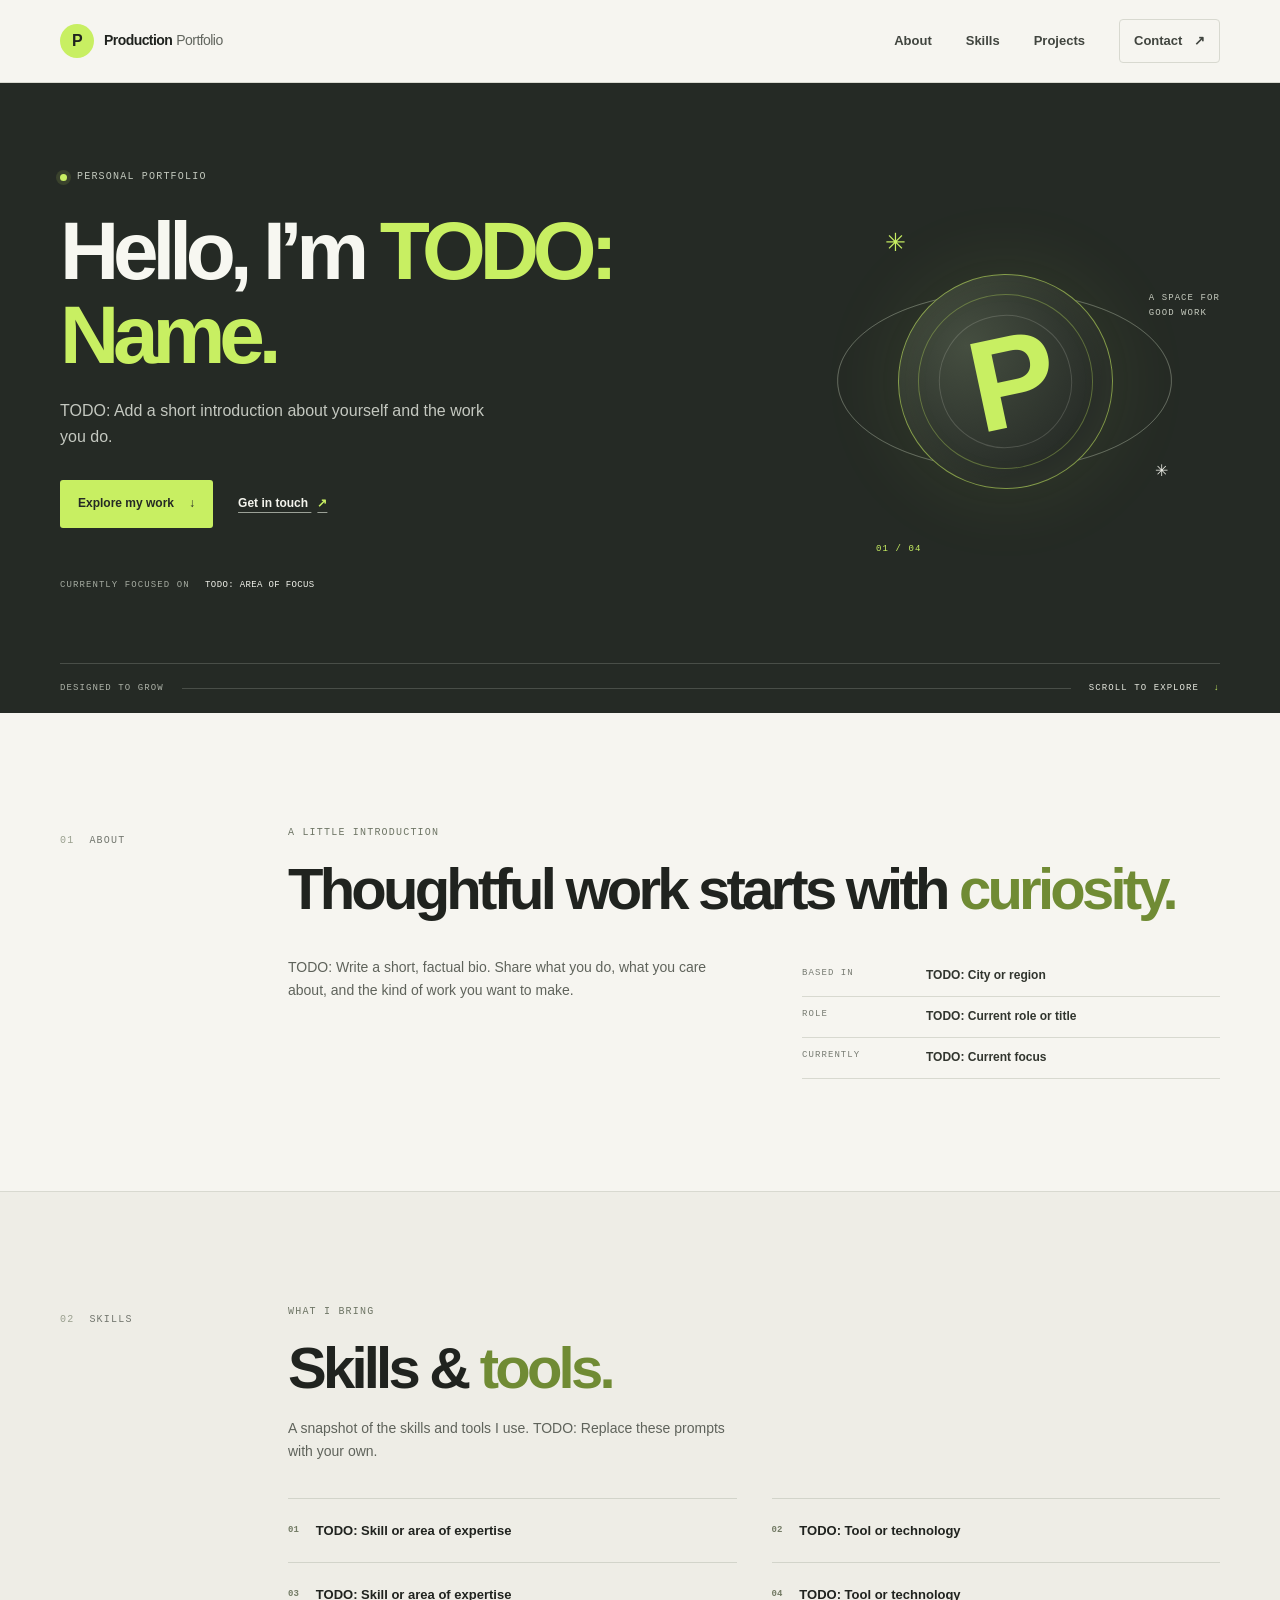
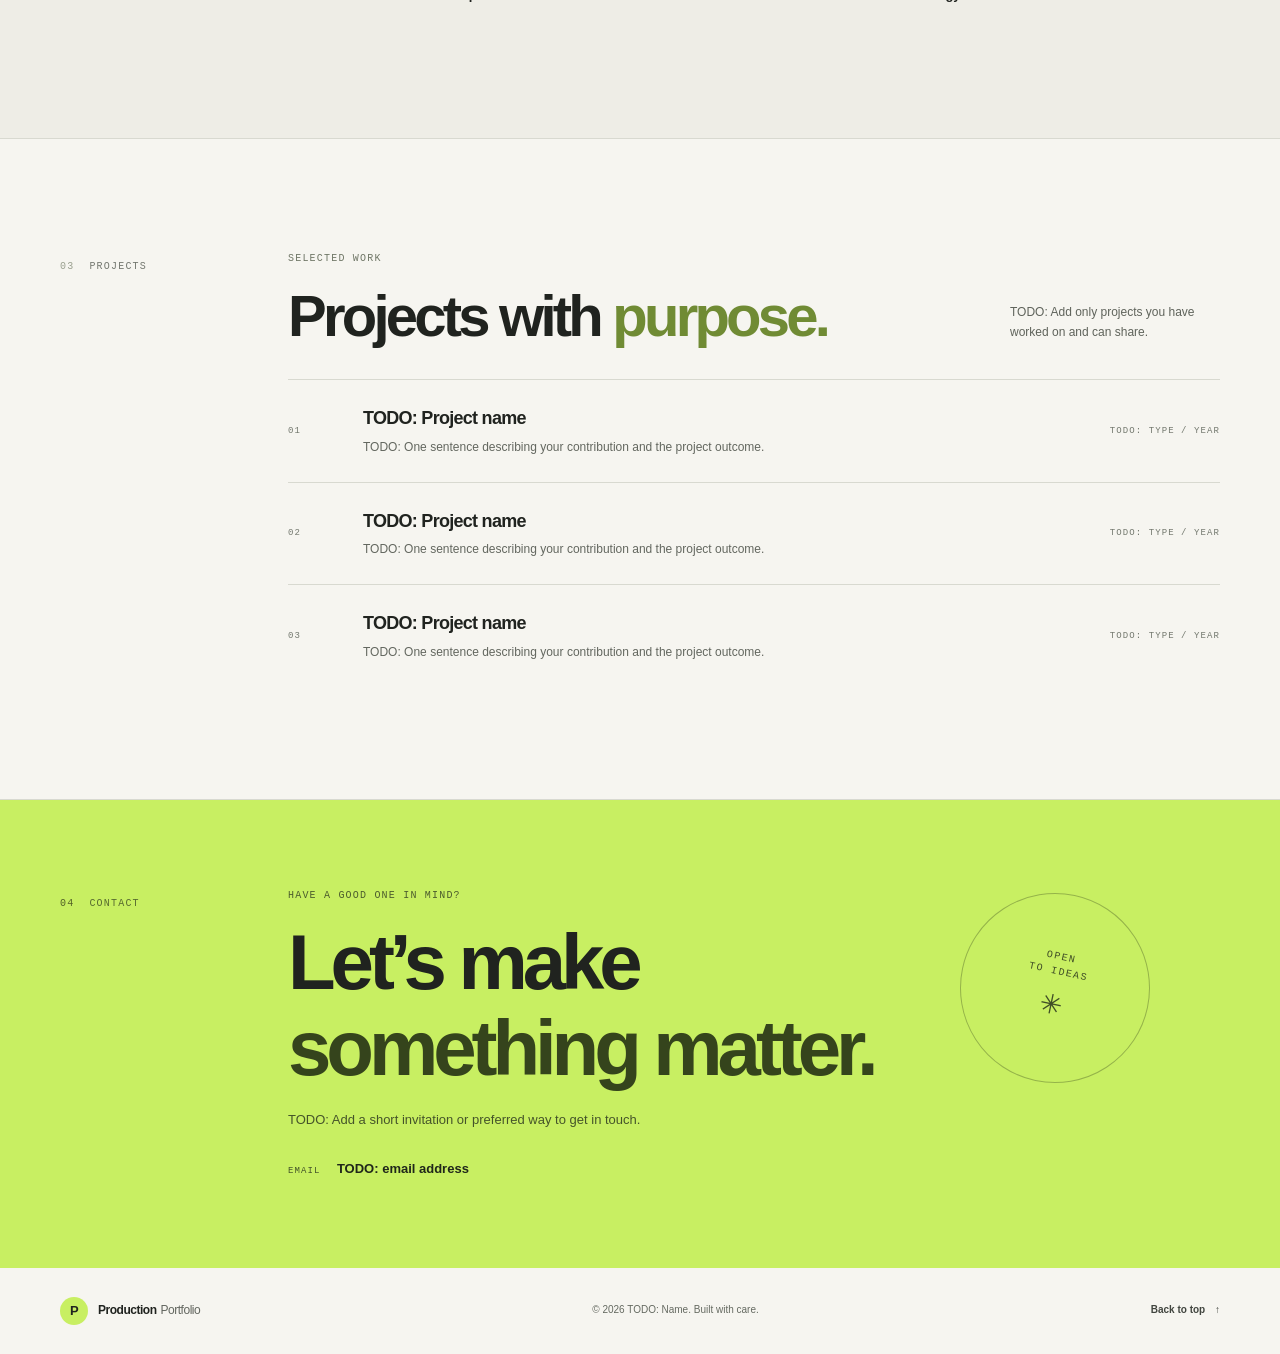
==== index.html @ 6da70160 "feat: create portfolio foundation" ====
<!doctype html>
<html lang="en">
  <head>
    <meta charset="utf-8">
    <meta name="viewport" content="width=device-width, initial-scale=1">
    <meta name="theme-color" content="#f6f5f0">
    <meta name="description" content="A portfolio for selected work, skills, and contact details.">
    <title>Production Portfolio | TODO: Name</title>
    <link rel="stylesheet" href="styles.css">
    <script src="script.js" defer></script>
  </head>
  <body>
    <header class="site-header">
      <div class="container header-inner">
        <a class="wordmark" href="#home" aria-label="Production Portfolio home">
          <span class="wordmark-mark" aria-hidden="true">P</span>
          <span>Production<span class="wordmark-light">Portfolio</span></span>
        </a>

        <button
          class="menu-toggle"
          type="button"
          aria-expanded="false"
          aria-controls="primary-navigation"
        >
          <span class="menu-toggle-label">Menu</span>
          <span class="menu-toggle-icon" aria-hidden="true"><span></span><span></span></span>
        </button>

        <nav class="primary-navigation" id="primary-navigation" aria-label="Main navigation">
          <a href="#about">About</a>
          <a href="#skills">Skills</a>
          <a href="#projects">Projects</a>
          <a class="nav-contact" href="#contact">Contact <span aria-hidden="true">↗</span></a>
        </nav>
      </div>
    </header>

    <main id="home">
      <section class="hero section-shell" aria-labelledby="hero-title">
        <div class="container hero-grid">
          <div class="hero-copy">
            <p class="eyebrow"><span class="status-dot" aria-hidden="true"></span> PERSONAL PORTFOLIO</p>
            <h1 id="hero-title">Hello, I’m <span class="accent-text">TODO: Name</span><span class="period">.</span></h1>
            <p class="hero-description">TODO: Add a short introduction about yourself and the work you do.</p>
            <div class="hero-actions">
              <a class="button button-dark" href="#projects">Explore my work <span aria-hidden="true">↓</span></a>
              <a class="text-link" href="#contact">Get in touch <span aria-hidden="true">↗</span></a>
            </div>
            <p class="hero-note">Currently focused on <span>TODO: area of focus</span></p>
          </div>

          <div class="hero-art" aria-hidden="true">
            <div class="art-orbit orbit-one"></div>
            <div class="art-orbit orbit-two"></div>
            <div class="art-core"><span>P</span></div>
            <span class="art-spark spark-one">✳</span>
            <span class="art-spark spark-two">✳</span>
            <span class="art-caption">A SPACE FOR<br>GOOD WORK</span>
            <span class="art-index">01 / 04</span>
          </div>
        </div>
        <div class="container hero-bottom">
          <span>DESIGNED TO GROW</span>
          <span class="hero-bottom-line" aria-hidden="true"></span>
          <a href="#about">SCROLL TO EXPLORE <span aria-hidden="true">↓</span></a>
        </div>
      </section>

      <section class="about section-shell" id="about" aria-labelledby="about-title">
        <div class="container section-grid">
          <div class="section-label"><span>01</span><span>ABOUT</span></div>
          <div class="section-content about-content">
            <p class="eyebrow">A LITTLE INTRODUCTION</p>
            <h2 id="about-title">Thoughtful work starts with <span>curiosity.</span></h2>
            <div class="about-details">
              <p>TODO: Write a short, factual bio. Share what you do, what you care about, and the kind of work you want to make.</p>
              <dl class="detail-list">
                <div><dt>Based in</dt><dd>TODO: City or region</dd></div>
                <div><dt>Role</dt><dd>TODO: Current role or title</dd></div>
                <div><dt>Currently</dt><dd>TODO: Current focus</dd></div>
              </dl>
            </div>
          </div>
        </div>
      </section>

      <section class="skills section-shell" id="skills" aria-labelledby="skills-title">
        <div class="container section-grid">
          <div class="section-label"><span>02</span><span>SKILLS</span></div>
          <div class="section-content">
            <p class="eyebrow">WHAT I BRING</p>
            <h2 id="skills-title">Skills &amp; <span>tools.</span></h2>
            <p class="section-intro">A snapshot of the skills and tools I use. TODO: Replace these prompts with your own.</p>
            <ul class="skill-list">
              <li><span>01</span>TODO: Skill or area of expertise</li>
              <li><span>02</span>TODO: Tool or technology</li>
              <li><span>03</span>TODO: Skill or area of expertise</li>
              <li><span>04</span>TODO: Tool or technology</li>
            </ul>
          </div>
        </div>
      </section>

      <section class="projects section-shell" id="projects" aria-labelledby="projects-title">
        <div class="container section-grid">
          <div class="section-label"><span>03</span><span>PROJECTS</span></div>
          <div class="section-content">
            <div class="projects-heading">
              <div>
                <p class="eyebrow">SELECTED WORK</p>
                <h2 id="projects-title">Projects with <span>purpose.</span></h2>
              </div>
              <p class="projects-aside">TODO: Add only projects you have worked on and can share.</p>
            </div>
            <div class="project-list">
              <article class="project-card">
                <span class="project-number">01</span>
                <div class="project-info">
                  <h3>TODO: Project name</h3>
                  <p>TODO: One sentence describing your contribution and the project outcome.</p>
                </div>
                <span class="project-type">TODO: Type / year</span>
              </article>
              <article class="project-card">
                <span class="project-number">02</span>
                <div class="project-info">
                  <h3>TODO: Project name</h3>
                  <p>TODO: One sentence describing your contribution and the project outcome.</p>
                </div>
                <span class="project-type">TODO: Type / year</span>
              </article>
              <article class="project-card">
                <span class="project-number">03</span>
                <div class="project-info">
                  <h3>TODO: Project name</h3>
                  <p>TODO: One sentence describing your contribution and the project outcome.</p>
                </div>
                <span class="project-type">TODO: Type / year</span>
              </article>
            </div>
          </div>
        </div>
      </section>

      <section class="contact section-shell" id="contact" aria-labelledby="contact-title">
        <div class="container contact-inner">
          <div class="section-label"><span>04</span><span>CONTACT</span></div>
          <div class="contact-content">
            <p class="eyebrow">HAVE A GOOD ONE IN MIND?</p>
            <h2 id="contact-title">Let’s make<br><span>something matter.</span></h2>
            <p class="contact-note">TODO: Add a short invitation or preferred way to get in touch.</p>
            <p class="contact-address">Email <span>TODO: email address</span></p>
          </div>
          <div class="contact-stamp" aria-hidden="true"><span>OPEN<br>TO IDEAS</span><span class="stamp-star">✳</span></div>
        </div>
      </section>
    </main>

    <footer class="site-footer">
      <div class="container footer-inner">
        <a class="wordmark footer-wordmark" href="#home">
          <span class="wordmark-mark" aria-hidden="true">P</span>
          <span>Production<span class="wordmark-light">Portfolio</span></span>
        </a>
        <p>© <span id="current-year">TODO</span> TODO: Name. Built with care.</p>
        <a class="back-to-top" href="#home">Back to top <span aria-hidden="true">↑</span></a>
      </div>
    </footer>
  </body>
</html>
---- styles.css ----
:root {
  color-scheme: light;
  --paper: #f6f5f0;
  --paper-dark: #eeede6;
  --ink: #20231f;
  --muted: #62665f;
  --line: #d8d9d0;
  --green: #c8ef62;
  --green-dark: #33411a;
  --dark: #252a25;
  --mono: "Cascadia Code", "Courier New", monospace;
  --sans: "Segoe UI", Arial, sans-serif;
  --container: 1160px;
}

* { box-sizing: border-box; }
html { scroll-behavior: smooth; scroll-padding-top: 90px; }
body {
  margin: 0;
  color: var(--ink);
  background: var(--paper);
  font-family: var(--sans);
  font-size: 16px;
  line-height: 1.65;
  -webkit-font-smoothing: antialiased;
}
a { color: inherit; }
a:focus-visible, button:focus-visible { outline: 3px solid #577b12; outline-offset: 4px; }
.container { width: min(var(--container), calc(100% - 64px)); margin-inline: auto; }
.section-shell { border-bottom: 1px solid var(--line); }

.site-header { position: relative; z-index: 2; background: var(--paper); border-bottom: 1px solid var(--line); }
.header-inner, .primary-navigation, .wordmark { display: flex; align-items: center; }
.header-inner { min-height: 82px; justify-content: space-between; gap: 32px; }
.wordmark { gap: 10px; color: var(--ink); font-size: 14px; font-weight: 800; letter-spacing: -.04em; text-decoration: none; }
.wordmark-mark { display: grid; width: 34px; height: 34px; place-items: center; border-radius: 50%; background: var(--green); font-size: 16px; }
.wordmark-light { margin-left: 4px; color: var(--muted); font-weight: 500; }
.primary-navigation { gap: 34px; }
.primary-navigation a, .back-to-top { color: #41453f; font-size: 13px; font-weight: 600; text-decoration: none; transition: color .18s ease; }
.primary-navigation a:hover, .back-to-top:hover { color: #526f13; }
.primary-navigation .nav-contact { padding: 10px 14px; border: 1px solid var(--line); border-radius: 4px; }
.nav-contact span { margin-left: 8px; }
.menu-toggle { display: none; }

.hero { overflow: hidden; background: var(--dark); color: #f7f7f1; border-bottom: 0; }
.hero-grid { display: grid; min-height: 580px; grid-template-columns: 1.08fr .92fr; align-items: center; gap: 48px; padding-block: 74px 58px; }
.hero-copy { position: relative; z-index: 1; }
.eyebrow, .section-label, .hero-bottom, .hero-note, .art-caption, .art-index, .project-number, .project-type, .detail-list dt, .contact-address {
  font-family: var(--mono); font-size: 10px; font-weight: 500; letter-spacing: .12em; text-transform: uppercase;
}
.eyebrow { display: flex; align-items: center; gap: 10px; margin: 0 0 24px; color: #c2c8bd; }
.status-dot { width: 7px; height: 7px; border-radius: 50%; background: var(--green); box-shadow: 0 0 0 4px rgb(200 239 98 / 12%); }
h1, h2, h3, p { margin-top: 0; }
h1 { max-width: 660px; margin-bottom: 21px; font-size: clamp(48px, 6.8vw, 82px); line-height: 1.02; letter-spacing: -.075em; }
.accent-text, .contact-content h2 span { color: var(--green); }
.period { color: var(--green); }
.hero-description { max-width: 430px; margin-bottom: 30px; color: #c4c8c0; font-size: 16px; }
.hero-actions { display: flex; flex-wrap: wrap; align-items: center; gap: 25px; }
.button { display: inline-flex; min-height: 48px; align-items: center; justify-content: center; gap: 15px; padding: 0 18px; border-radius: 3px; font-size: 12px; font-weight: 800; text-decoration: none; transition: transform .18s ease, background .18s ease; }
.button:hover { transform: translateY(-2px); }
.button-dark { color: var(--dark); background: var(--green); }
.button-dark:hover { background: #d9ff7e; }
.text-link { color: #f4f4ed; font-size: 12px; font-weight: 700; text-decoration-color: #9ba197; text-underline-offset: 5px; }
.text-link span { margin-left: 6px; color: var(--green); }
.hero-note { margin: 50px 0 0; color: #a5aba1; font-size: 9px; }
.hero-note span { margin-left: 9px; color: #f0f1ea; letter-spacing: .04em; }
.hero-art { position: relative; width: min(100%, 430px); aspect-ratio: 1; justify-self: end; }
.art-orbit { position: absolute; inset: 11%; border: 1px solid rgb(233 239 221 / 20%); border-radius: 50%; }
.orbit-one { transform: scaleY(.53) rotate(-32deg); }
.orbit-two { transform: scaleY(.53) rotate(32deg); }
.art-core { position: absolute; inset: 25%; display: grid; place-items: center; border: 1px solid rgb(200 239 98 / 55%); border-radius: 50%; background: radial-gradient(circle at 36% 30%, #454e40, #282d28 68%); box-shadow: 0 0 90px rgb(200 239 98 / 9%), inset 0 0 36px rgb(200 239 98 / 5%); transform: rotate(-12deg); }
.art-core::before, .art-core::after { position: absolute; content: ""; border: 1px solid rgb(200 239 98 / 32%); border-radius: 50%; }
.art-core::before { inset: 9%; }
.art-core::after { inset: 19%; border-color: rgb(244 245 235 / 16%); }
.art-core span { position: relative; z-index: 1; color: var(--green); font-size: clamp(70px, 12vw, 130px); font-weight: 800; letter-spacing: -.12em; }
.art-spark { position: absolute; z-index: 1; color: var(--green); font-size: 25px; }
.spark-one { top: 13%; left: 22%; }
.spark-two { right: 12%; bottom: 26%; color: #ecede6; font-size: 16px; }
.art-caption, .art-index { position: absolute; color: #c5cabe; font-size: 9px; line-height: 1.7; }
.art-caption { right: 0; top: 29%; }
.art-index { bottom: 9%; left: 20%; color: var(--green); }
.hero-bottom { display: flex; align-items: center; gap: 18px; padding-block: 17px; border-top: 1px solid rgb(238 241 230 / 18%); color: #adb2a8; font-size: 9px; }
.hero-bottom-line { height: 1px; flex: 1; background: rgb(238 241 230 / 18%); }
.hero-bottom a { color: #e5e7de; text-decoration: none; }
.hero-bottom a span { margin-left: 8px; color: var(--green); }

.about, .skills, .projects { padding-block: 112px; }
.section-grid { display: grid; grid-template-columns: 180px 1fr; gap: 48px; }
.section-label { display: flex; align-items: flex-start; gap: 15px; padding-top: 8px; color: #73776f; }
.section-label span:first-child { color: #9aa08f; }
.section-content { min-width: 0; }
.section-content .eyebrow, .contact-content .eyebrow { margin-bottom: 16px; color: #6e7565; }
h2 { margin-bottom: 22px; font-size: clamp(36px, 5vw, 58px); line-height: 1.1; letter-spacing: -.065em; }
h2 > span { color: #708b34; }
.about-details { display: grid; grid-template-columns: 1.05fr .95fr; gap: 52px; align-items: start; margin-top: 35px; }
.about-details > p, .section-intro, .projects-aside { max-width: 450px; margin: 0; color: #5f635b; font-size: 14px; }
.detail-list { margin: 0; }
.detail-list div { display: grid; grid-template-columns: 110px 1fr; gap: 14px; padding-block: 10px; border-bottom: 1px solid var(--line); }
.detail-list dt { color: #777b72; font-size: 9px; }
.detail-list dd { margin: 0; color: #31352e; font-size: 12px; font-weight: 700; }
.skills { background: var(--paper-dark); }
.section-intro { margin-top: -5px; }
.skill-list { display: grid; grid-template-columns: repeat(2, 1fr); gap: 0 35px; margin: 35px 0 0; padding: 0; list-style: none; }
.skill-list li { display: flex; min-height: 64px; align-items: center; gap: 17px; border-top: 1px solid #d2d4ca; font-size: 13px; font-weight: 700; }
.skill-list li span { color: #737b65; font-family: var(--mono); font-size: 9px; }
.projects-heading { display: flex; justify-content: space-between; align-items: end; gap: 30px; margin-bottom: 32px; }
.projects-heading h2 { margin-bottom: 0; }
.projects-aside { max-width: 210px; margin-bottom: 5px; font-size: 12px; }
.project-card { display: grid; grid-template-columns: 55px minmax(0, 1fr) 135px; align-items: center; gap: 20px; padding: 24px 0; border-top: 1px solid var(--line); }
.project-number, .project-type { color: #73786e; font-size: 9px; }
.project-info h3 { margin-bottom: 4px; font-size: 18px; letter-spacing: -.04em; }
.project-info p { max-width: 510px; margin: 0; color: #63675f; font-size: 12px; }
.project-type { justify-self: end; text-align: right; }

.contact { overflow: hidden; padding-block: 88px; background: var(--green); border: 0; }
.contact-inner { position: relative; display: grid; grid-template-columns: 180px 1fr; gap: 48px; }
.contact .section-label { color: #586b30; }
.contact .section-label span:first-child { color: #526127; }
.contact-content { position: relative; z-index: 1; }
.contact-content .eyebrow { color: #4c5c2d; }
.contact-content h2 { margin-bottom: 17px; font-size: clamp(48px, 7vw, 78px); }
.contact-content h2 span { color: #35441c; }
.contact-note { max-width: 390px; margin-bottom: 28px; color: #45542a; font-size: 13px; }
.contact-address { margin: 0; color: #435329; font-size: 9px; }
.contact-address span { margin-left: 10px; color: #20271a; font-family: var(--sans); font-size: 13px; font-weight: 700; letter-spacing: 0; text-transform: none; }
.contact-stamp { position: absolute; top: 5px; right: 6%; display: grid; width: 190px; height: 190px; align-content: center; justify-items: center; border: 1px solid rgb(41 53 23 / 32%); border-radius: 50%; color: #3f4d26; font-family: var(--mono); font-size: 10px; letter-spacing: .15em; line-height: 1.5; text-align: center; transform: rotate(12deg); }
.stamp-star { margin-top: 8px; font-size: 27px; }
.site-footer { background: var(--paper); }
.footer-inner { display: flex; min-height: 86px; align-items: center; justify-content: space-between; gap: 22px; }
.footer-inner p { margin: 0; color: #656a61; font-size: 10px; }
.footer-wordmark { font-size: 12px; }
.footer-wordmark .wordmark-mark { width: 28px; height: 28px; font-size: 13px; }
.back-to-top { font-size: 10px; }
.back-to-top span { margin-left: 7px; }

@media (max-width: 760px) {
  .container { width: min(var(--container), calc(100% - 40px)); }
  .header-inner { min-height: 72px; flex-wrap: wrap; gap: 0; padding-block: 16px; }
  .menu-toggle { display: inline-flex; min-height: 42px; align-items: center; gap: 10px; padding: 0 10px; border: 1px solid var(--line); border-radius: 3px; background: transparent; color: var(--ink); font: 600 12px var(--sans); cursor: pointer; }
  .menu-toggle-icon { display: grid; gap: 4px; }
  .menu-toggle-icon span { display: block; width: 15px; height: 1px; background: currentColor; }
  .primary-navigation { display: none; width: 100%; flex-direction: column; align-items: stretch; gap: 0; padding-top: 10px; }
  .primary-navigation.is-open { display: flex; }
  .primary-navigation a { padding: 11px 2px; border-top: 1px solid var(--line); }
  .primary-navigation .nav-contact { padding-inline: 2px; border-right: 0; border-bottom: 0; border-left: 0; border-radius: 0; }
  .hero-grid { min-height: 0; grid-template-columns: 1fr; gap: 24px; padding-block: 69px 34px; }
  h1 { max-width: 580px; font-size: clamp(48px, 11vw, 72px); }
  .hero-art { width: min(76vw, 340px); justify-self: center; margin-top: 3px; }
  .hero-note { margin-top: 34px; }
  .about, .skills, .projects { padding-block: 76px; }
  .section-grid, .contact-inner { grid-template-columns: 1fr; gap: 28px; }
  .section-label { gap: 12px; }
  .about-details { grid-template-columns: 1fr; gap: 25px; }
  .contact { padding-block: 67px; }
  .contact-stamp { top: 35px; right: 2%; width: 120px; height: 120px; font-size: 8px; }
  .contact-content h2 { font-size: clamp(46px, 10vw, 68px); }
}

@media (max-width: 480px) {
  .container { width: calc(100% - 36px); }
  .hero-grid { padding-top: 54px; }
  .hero-actions { align-items: flex-start; gap: 18px; }
  .hero-bottom { gap: 10px; font-size: 8px; letter-spacing: .06em; }
  .hero-bottom-line { min-width: 15px; }
  .hero-bottom > span:first-child { display: none; }
  .skill-list { grid-template-columns: 1fr; }
  .projects-heading { display: block; }
  .projects-aside { margin-top: 15px; }
  .project-card { grid-template-columns: 30px minmax(0, 1fr); gap: 11px; padding-block: 20px; }
  .project-type { grid-column: 2; justify-self: start; text-align: left; }
  .project-info h3 { font-size: 16px; }
  .contact-stamp { top: 10px; right: 0; width: 88px; height: 88px; font-size: 7px; }
  .stamp-star { margin-top: 2px; font-size: 20px; }
  .footer-inner { min-height: 0; flex-wrap: wrap; padding-block: 22px; }
  .footer-inner p { order: 3; width: 100%; }
}

@media (prefers-reduced-motion: reduce) {
  *, *::before, *::after { scroll-behavior: auto !important; transition-duration: .01ms !important; animation-duration: .01ms !important; animation-iteration-count: 1 !important; }
}
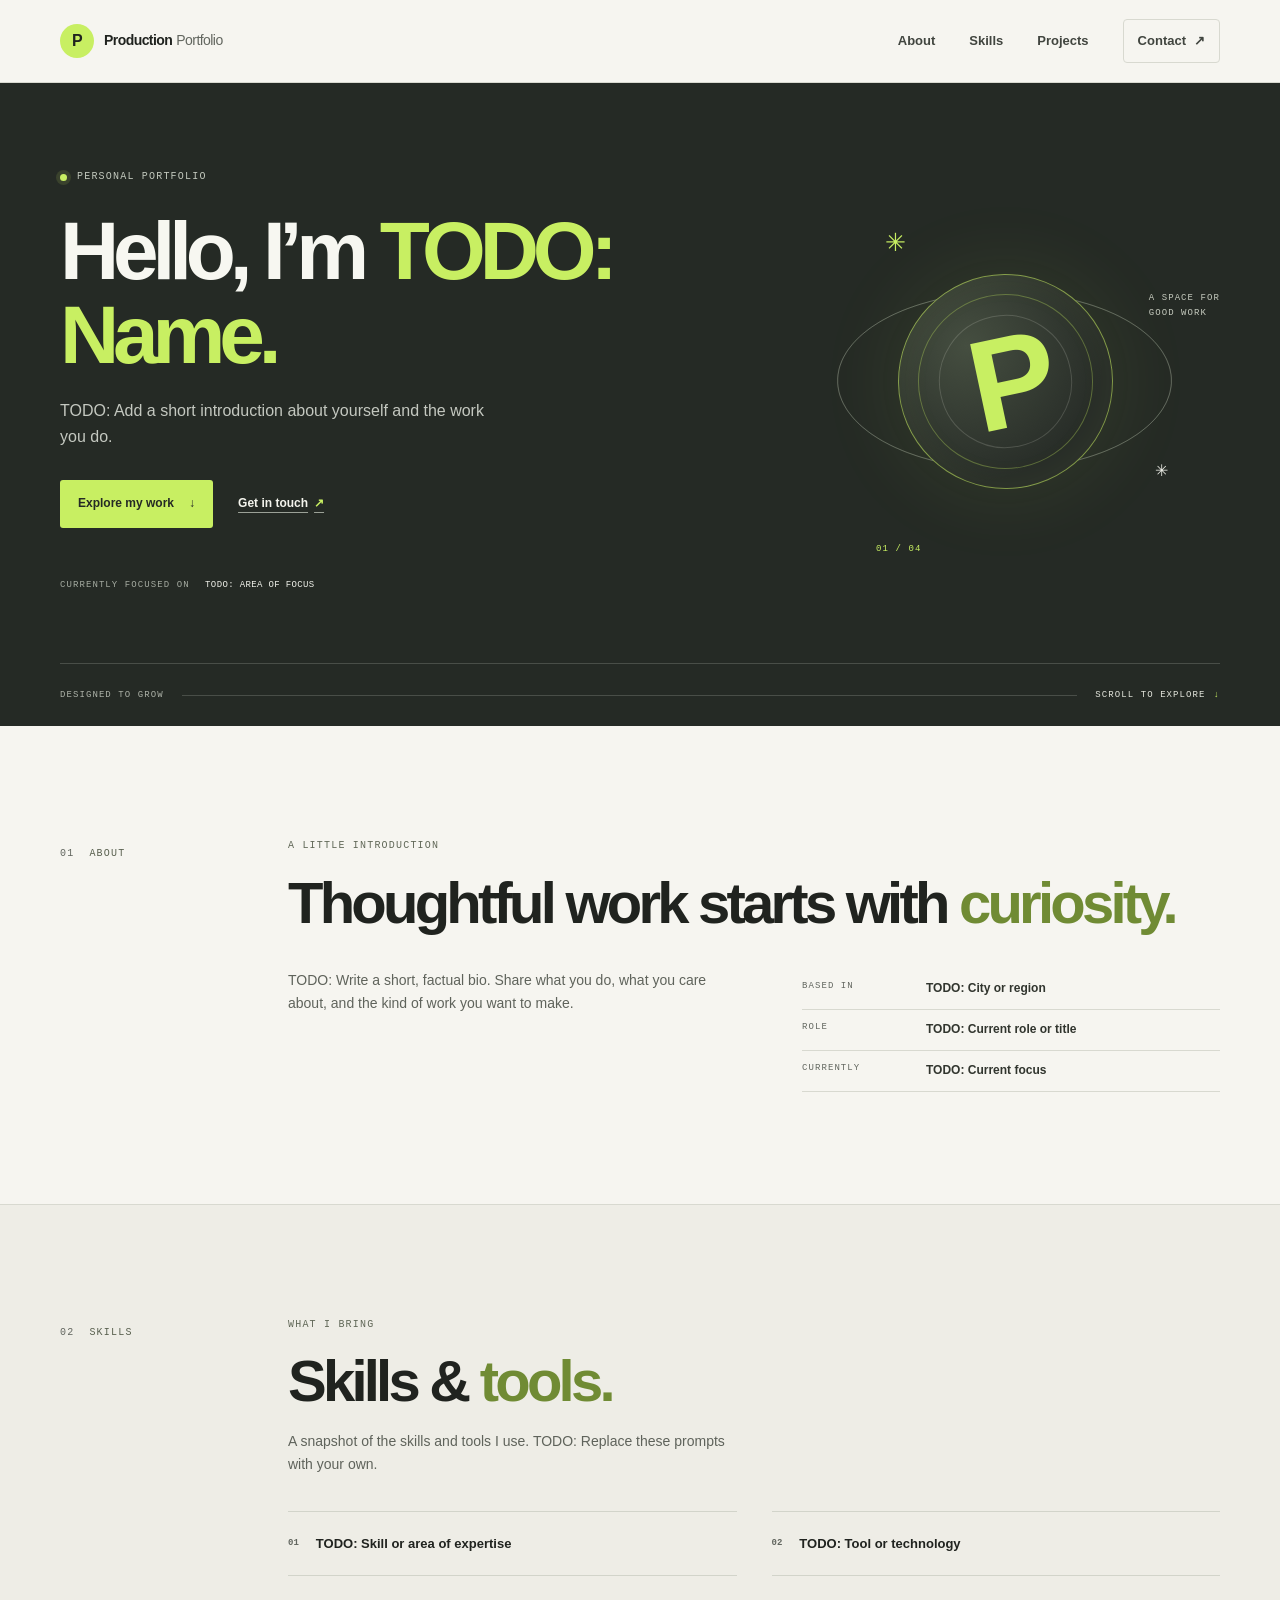
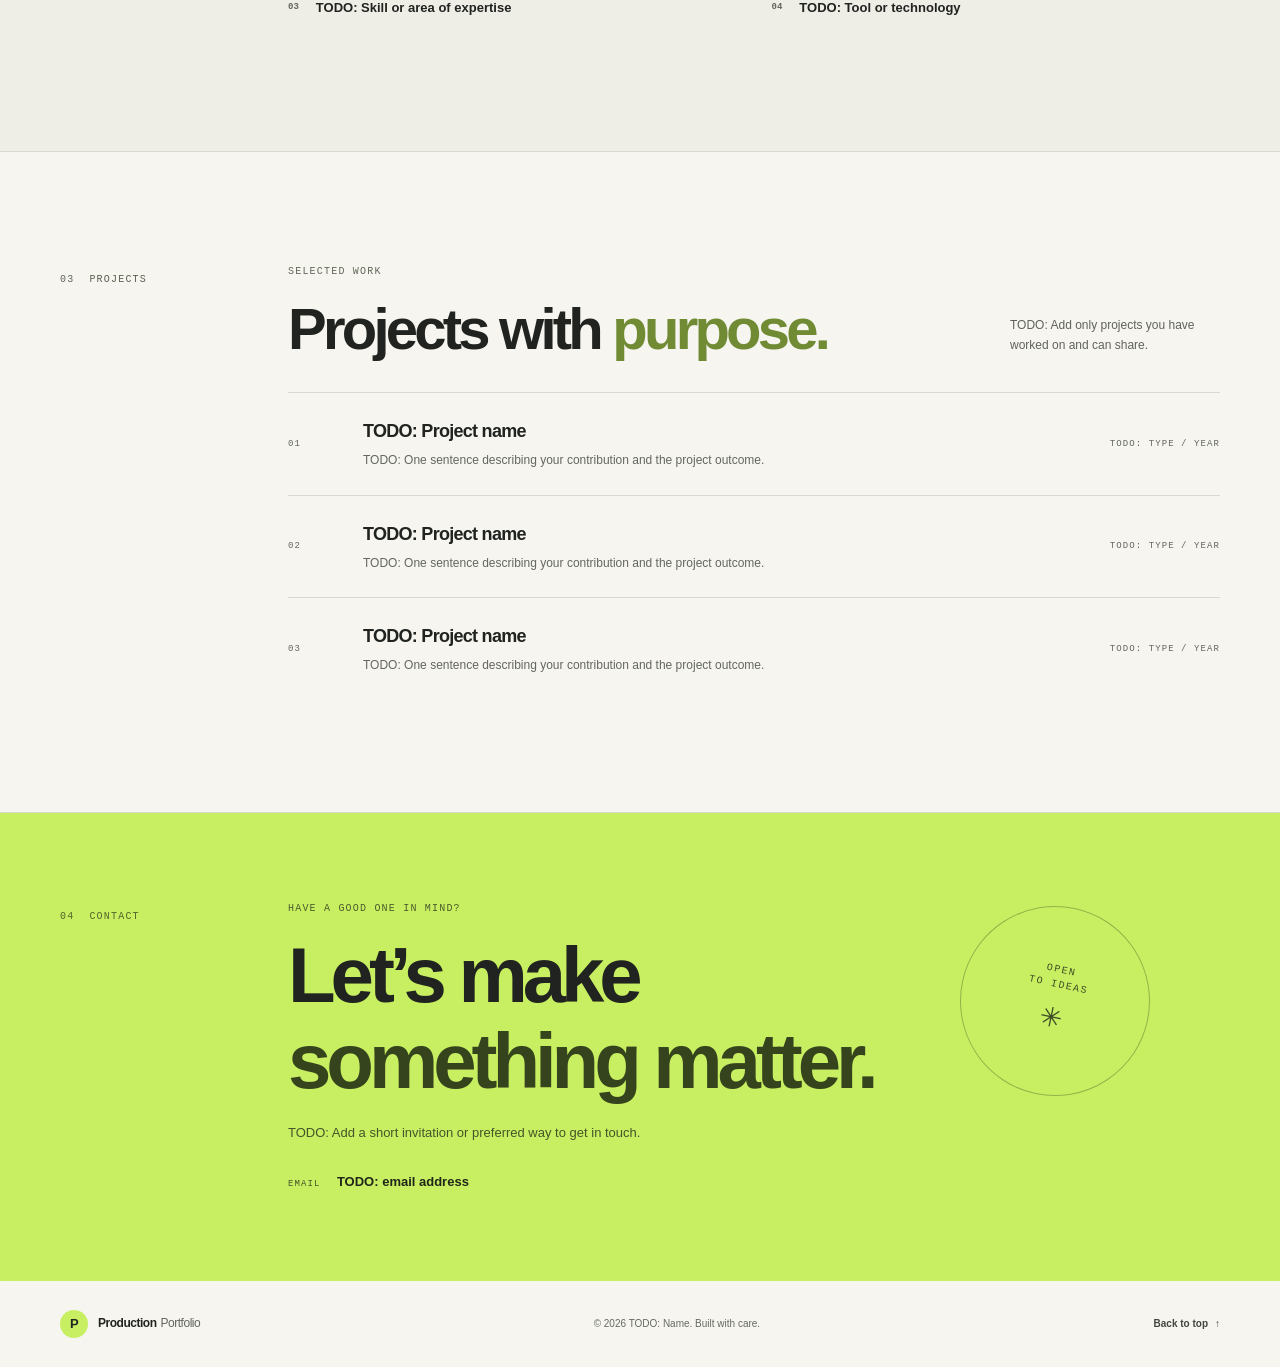
==== commit d20318ca: "fix(a11y): contrast & landmarks" ====
--- a/index.html
+++ b/index.html
@@ -10,6 +10,7 @@
     <script src="script.js" defer></script>
   </head>
   <body>
+    <a class="skip-link" href="#home">Skip to main content</a>
     <header class="site-header">
       <div class="container header-inner">
         <a class="wordmark" href="#home" aria-label="Production Portfolio home">
@@ -36,7 +37,7 @@
       </div>
     </header>
 
-    <main id="home">
+    <main id="home" tabindex="-1">
       <section class="hero section-shell" aria-labelledby="hero-title">
         <div class="container hero-grid">
           <div class="hero-copy">
--- a/styles.css
+++ b/styles.css
@@ -25,9 +25,11 @@
   -webkit-font-smoothing: antialiased;
 }
 a { color: inherit; }
-a:focus-visible, button:focus-visible { outline: 3px solid #577b12; outline-offset: 4px; }
+a:focus-visible, button:focus-visible { outline: 3px solid #15200a; outline-offset: 4px; }
 .container { width: min(var(--container), calc(100% - 64px)); margin-inline: auto; }
 .section-shell { border-bottom: 1px solid var(--line); }
+.skip-link { position: absolute; z-index: 5; top: 10px; left: 16px; padding: 9px 14px; transform: translateY(-160%); background: var(--ink); color: var(--paper); font-size: 13px; font-weight: 700; }
+.skip-link:focus-visible { transform: translateY(0); }
 
 .site-header { position: relative; z-index: 2; background: var(--paper); border-bottom: 1px solid var(--line); }
 .header-inner, .primary-navigation, .wordmark { display: flex; align-items: center; }
@@ -37,10 +39,12 @@
 .wordmark-light { margin-left: 4px; color: var(--muted); font-weight: 500; }
 .primary-navigation { gap: 34px; }
 .primary-navigation a, .back-to-top { color: #41453f; font-size: 13px; font-weight: 600; text-decoration: none; transition: color .18s ease; }
+.primary-navigation a { display: inline-flex; min-height: 40px; align-items: center; }
 .primary-navigation a:hover, .back-to-top:hover { color: #526f13; }
 .primary-navigation .nav-contact { padding: 10px 14px; border: 1px solid var(--line); border-radius: 4px; }
 .nav-contact span { margin-left: 8px; }
 .menu-toggle { display: none; }
+.hero a:focus-visible, .hero button:focus-visible { outline-color: var(--green); }
 
 .hero { overflow: hidden; background: var(--dark); color: #f7f7f1; border-bottom: 0; }
 .hero-grid { display: grid; min-height: 580px; grid-template-columns: 1.08fr .92fr; align-items: center; gap: 48px; padding-block: 74px 58px; }
@@ -61,6 +65,7 @@
 .button-dark { color: var(--dark); background: var(--green); }
 .button-dark:hover { background: #d9ff7e; }
 .text-link { color: #f4f4ed; font-size: 12px; font-weight: 700; text-decoration-color: #9ba197; text-underline-offset: 5px; }
+.hero-actions .text-link { display: inline-flex; min-height: 44px; align-items: center; }
 .text-link span { margin-left: 6px; color: var(--green); }
 .hero-note { margin: 50px 0 0; color: #a5aba1; font-size: 9px; }
 .hero-note span { margin-left: 9px; color: #f0f1ea; letter-spacing: .04em; }
@@ -81,41 +86,40 @@
 .art-index { bottom: 9%; left: 20%; color: var(--green); }
 .hero-bottom { display: flex; align-items: center; gap: 18px; padding-block: 17px; border-top: 1px solid rgb(238 241 230 / 18%); color: #adb2a8; font-size: 9px; }
 .hero-bottom-line { height: 1px; flex: 1; background: rgb(238 241 230 / 18%); }
-.hero-bottom a { color: #e5e7de; text-decoration: none; }
+.hero-bottom a { display: inline-flex; min-height: 28px; align-items: center; color: #e5e7de; text-decoration: none; }
 .hero-bottom a span { margin-left: 8px; color: var(--green); }
 
 .about, .skills, .projects { padding-block: 112px; }
 .section-grid { display: grid; grid-template-columns: 180px 1fr; gap: 48px; }
-.section-label { display: flex; align-items: flex-start; gap: 15px; padding-top: 8px; color: #73776f; }
-.section-label span:first-child { color: #9aa08f; }
+.section-label { display: flex; align-items: flex-start; gap: 15px; padding-top: 8px; color: #59604f; }
+.section-label span:first-child { color: #62665f; }
 .section-content { min-width: 0; }
-.section-content .eyebrow, .contact-content .eyebrow { margin-bottom: 16px; color: #6e7565; }
+.section-content .eyebrow, .contact-content .eyebrow { margin-bottom: 16px; color: #616858; }
 h2 { margin-bottom: 22px; font-size: clamp(36px, 5vw, 58px); line-height: 1.1; letter-spacing: -.065em; }
 h2 > span { color: #708b34; }
 .about-details { display: grid; grid-template-columns: 1.05fr .95fr; gap: 52px; align-items: start; margin-top: 35px; }
 .about-details > p, .section-intro, .projects-aside { max-width: 450px; margin: 0; color: #5f635b; font-size: 14px; }
 .detail-list { margin: 0; }
 .detail-list div { display: grid; grid-template-columns: 110px 1fr; gap: 14px; padding-block: 10px; border-bottom: 1px solid var(--line); }
-.detail-list dt { color: #777b72; font-size: 9px; }
+.detail-list dt { color: #62665f; font-size: 9px; }
 .detail-list dd { margin: 0; color: #31352e; font-size: 12px; font-weight: 700; }
 .skills { background: var(--paper-dark); }
 .section-intro { margin-top: -5px; }
 .skill-list { display: grid; grid-template-columns: repeat(2, 1fr); gap: 0 35px; margin: 35px 0 0; padding: 0; list-style: none; }
 .skill-list li { display: flex; min-height: 64px; align-items: center; gap: 17px; border-top: 1px solid #d2d4ca; font-size: 13px; font-weight: 700; }
-.skill-list li span { color: #737b65; font-family: var(--mono); font-size: 9px; }
+.skill-list li span { color: #62665f; font-family: var(--mono); font-size: 9px; }
 .projects-heading { display: flex; justify-content: space-between; align-items: end; gap: 30px; margin-bottom: 32px; }
 .projects-heading h2 { margin-bottom: 0; }
 .projects-aside { max-width: 210px; margin-bottom: 5px; font-size: 12px; }
 .project-card { display: grid; grid-template-columns: 55px minmax(0, 1fr) 135px; align-items: center; gap: 20px; padding: 24px 0; border-top: 1px solid var(--line); }
-.project-number, .project-type { color: #73786e; font-size: 9px; }
+.project-number, .project-type { color: #62665f; font-size: 9px; }
 .project-info h3 { margin-bottom: 4px; font-size: 18px; letter-spacing: -.04em; }
 .project-info p { max-width: 510px; margin: 0; color: #63675f; font-size: 12px; }
 .project-type { justify-self: end; text-align: right; }
 
 .contact { overflow: hidden; padding-block: 88px; background: var(--green); border: 0; }
 .contact-inner { position: relative; display: grid; grid-template-columns: 180px 1fr; gap: 48px; }
-.contact .section-label { color: #586b30; }
-.contact .section-label span:first-child { color: #526127; }
+.contact .section-label, .contact .section-label span:first-child { color: #52652a; }
 .contact-content { position: relative; z-index: 1; }
 .contact-content .eyebrow { color: #4c5c2d; }
 .contact-content h2 { margin-bottom: 17px; font-size: clamp(48px, 7vw, 78px); }
@@ -130,7 +134,7 @@
 .footer-inner p { margin: 0; color: #656a61; font-size: 10px; }
 .footer-wordmark { font-size: 12px; }
 .footer-wordmark .wordmark-mark { width: 28px; height: 28px; font-size: 13px; }
-.back-to-top { font-size: 10px; }
+.back-to-top { display: inline-flex; min-height: 32px; align-items: center; padding-block: 7px; font-size: 10px; }
 .back-to-top span { margin-left: 7px; }
 
 @media (max-width: 760px) {
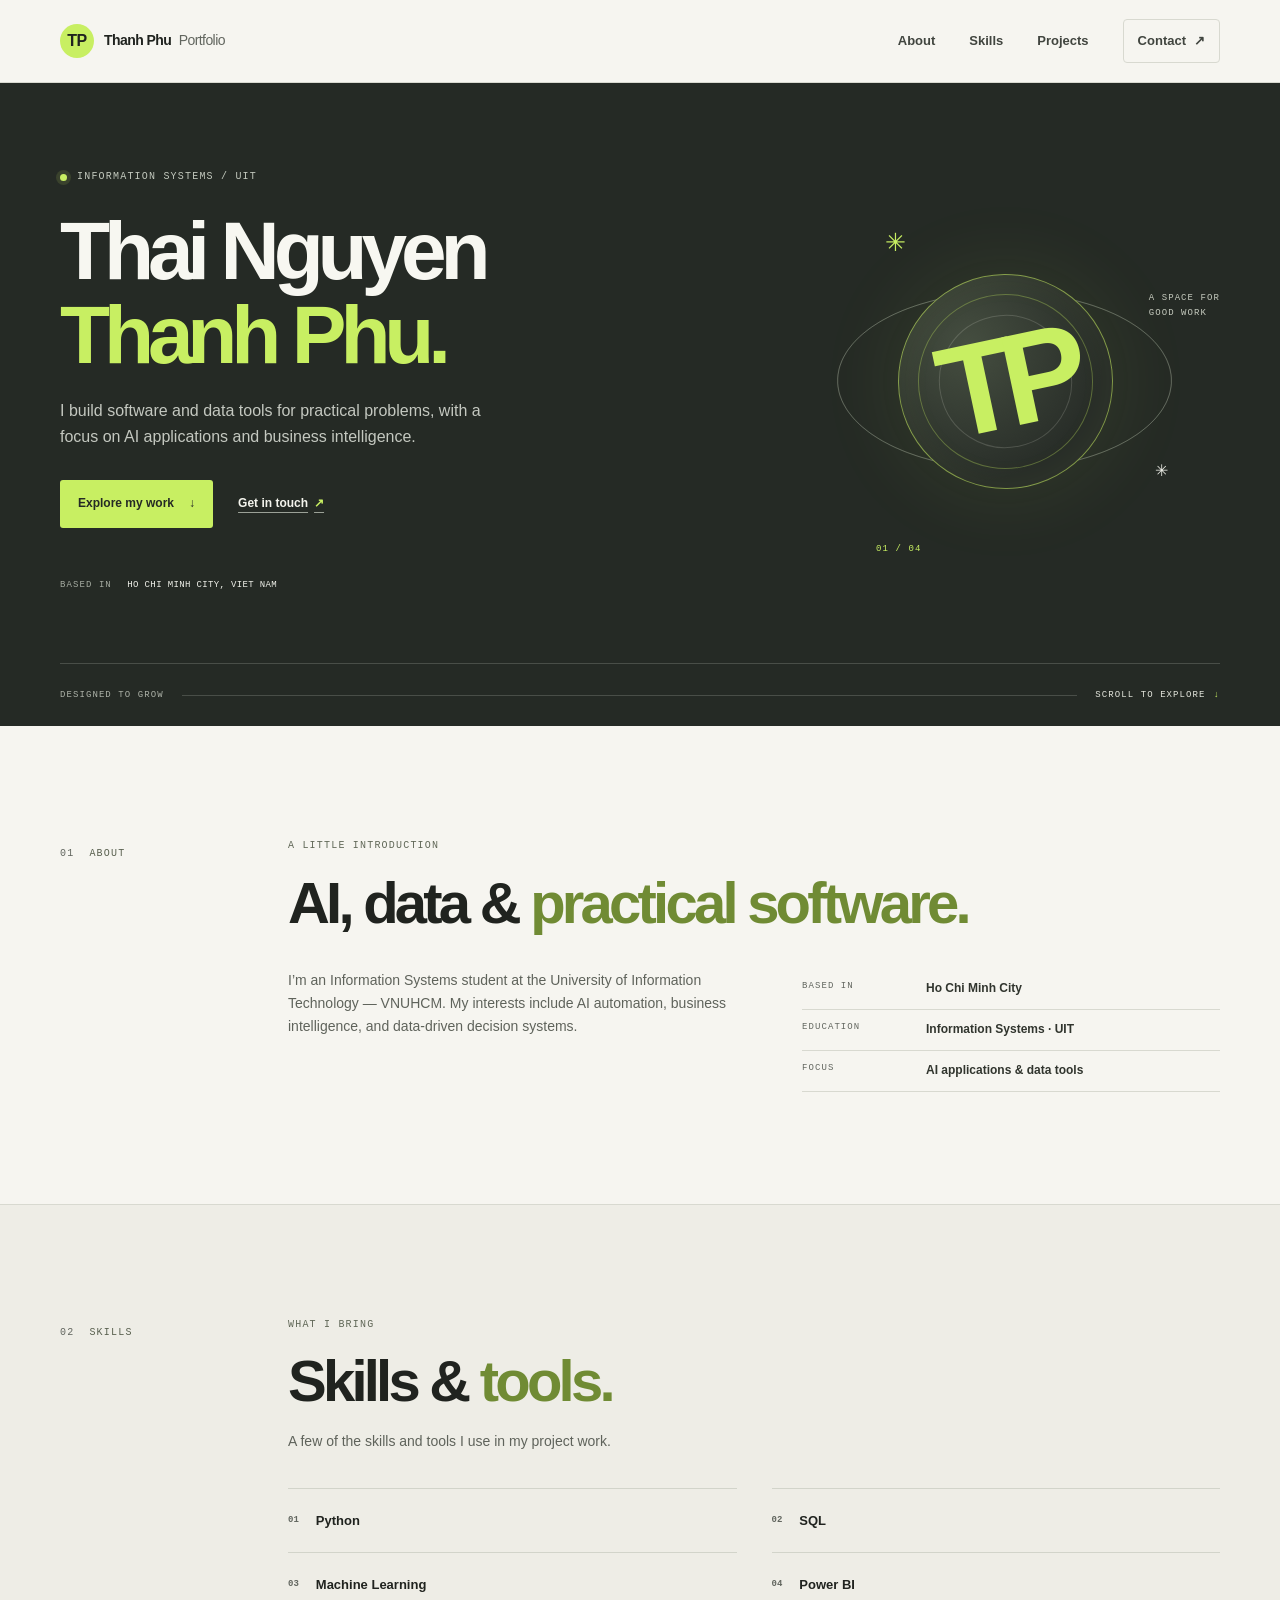
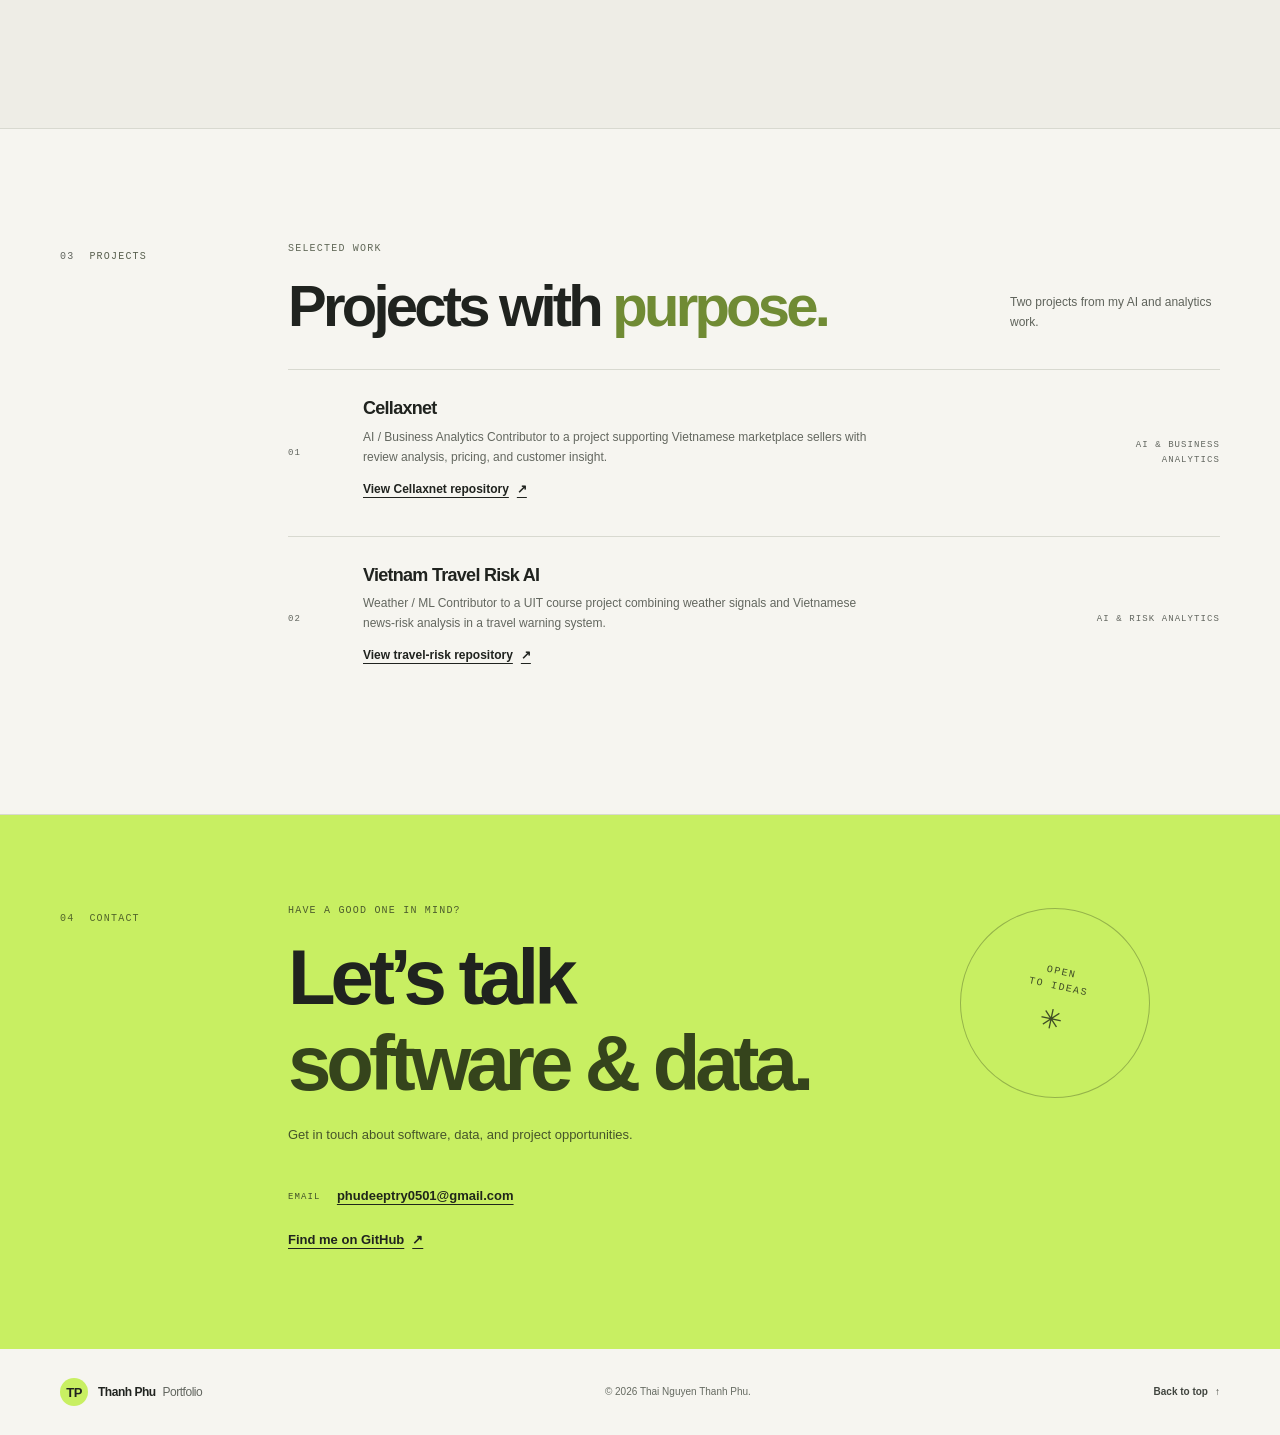
==== commit 77e7255f: "chore: move HW1 files to repository root" ====
--- a/index.html
+++ b/index.html
@@ -2,10 +2,12 @@
 <html lang="en">
   <head>
     <meta charset="utf-8">
+    <meta http-equiv="Content-Security-Policy" content="default-src 'none'; base-uri 'none'; form-action 'none'; object-src 'none'; frame-src 'none'; script-src 'self'; script-src-attr 'none'; style-src 'self'; style-src-attr 'none'; img-src 'self'; font-src 'none'; connect-src 'self'">
     <meta name="viewport" content="width=device-width, initial-scale=1">
     <meta name="theme-color" content="#f6f5f0">
-    <meta name="description" content="A portfolio for selected work, skills, and contact details.">
-    <title>Production Portfolio | TODO: Name</title>
+    <meta name="description" content="Thai Nguyen Thanh Phu, an Information Systems student at UIT working on AI applications, data tools, and business intelligence.">
+    <title>Thai Nguyen Thanh Phu | Production Portfolio</title>
+    <link rel="icon" href="favicon.svg" type="image/svg+xml" sizes="any">
     <link rel="stylesheet" href="styles.css">
     <script src="script.js" defer></script>
   </head>
@@ -13,9 +15,9 @@
     <a class="skip-link" href="#home">Skip to main content</a>
     <header class="site-header">
       <div class="container header-inner">
-        <a class="wordmark" href="#home" aria-label="Production Portfolio home">
-          <span class="wordmark-mark" aria-hidden="true">P</span>
-          <span>Production<span class="wordmark-light">Portfolio</span></span>
+        <a class="wordmark" href="#home">
+          <span class="wordmark-mark" aria-hidden="true">TP</span>
+          <span>Thanh Phu <span class="wordmark-light">Portfolio</span></span>
         </a>
 
         <button
@@ -41,20 +43,20 @@
       <section class="hero section-shell" aria-labelledby="hero-title">
         <div class="container hero-grid">
           <div class="hero-copy">
-            <p class="eyebrow"><span class="status-dot" aria-hidden="true"></span> PERSONAL PORTFOLIO</p>
-            <h1 id="hero-title">Hello, I’m <span class="accent-text">TODO: Name</span><span class="period">.</span></h1>
-            <p class="hero-description">TODO: Add a short introduction about yourself and the work you do.</p>
+            <p class="eyebrow"><span class="status-dot" aria-hidden="true"></span> INFORMATION SYSTEMS / UIT</p>
+            <h1 id="hero-title">Thai Nguyen <span class="accent-text">Thanh Phu</span><span class="period">.</span></h1>
+            <p class="hero-description">I build software and data tools for practical problems, with a focus on AI applications and business intelligence.</p>
             <div class="hero-actions">
               <a class="button button-dark" href="#projects">Explore my work <span aria-hidden="true">↓</span></a>
               <a class="text-link" href="#contact">Get in touch <span aria-hidden="true">↗</span></a>
             </div>
-            <p class="hero-note">Currently focused on <span>TODO: area of focus</span></p>
+            <p class="hero-note">Based in <span>Ho Chi Minh City, Viet Nam</span></p>
           </div>
 
           <div class="hero-art" aria-hidden="true">
             <div class="art-orbit orbit-one"></div>
             <div class="art-orbit orbit-two"></div>
-            <div class="art-core"><span>P</span></div>
+            <div class="art-core"><span>TP</span></div>
             <span class="art-spark spark-one">✳</span>
             <span class="art-spark spark-two">✳</span>
             <span class="art-caption">A SPACE FOR<br>GOOD WORK</span>
@@ -73,13 +75,13 @@
           <div class="section-label"><span>01</span><span>ABOUT</span></div>
           <div class="section-content about-content">
             <p class="eyebrow">A LITTLE INTRODUCTION</p>
-            <h2 id="about-title">Thoughtful work starts with <span>curiosity.</span></h2>
+            <h2 id="about-title" tabindex="-1">AI, data &amp; <span>practical software.</span></h2>
             <div class="about-details">
-              <p>TODO: Write a short, factual bio. Share what you do, what you care about, and the kind of work you want to make.</p>
+              <p>I’m an Information Systems student at the University of Information Technology — VNUHCM. My interests include AI automation, business intelligence, and data-driven decision systems.</p>
               <dl class="detail-list">
-                <div><dt>Based in</dt><dd>TODO: City or region</dd></div>
-                <div><dt>Role</dt><dd>TODO: Current role or title</dd></div>
-                <div><dt>Currently</dt><dd>TODO: Current focus</dd></div>
+                <div><dt>Based in</dt><dd>Ho Chi Minh City</dd></div>
+                <div><dt>Education</dt><dd>Information Systems · UIT</dd></div>
+                <div><dt>Focus</dt><dd>AI applications &amp; data tools</dd></div>
               </dl>
             </div>
           </div>
@@ -91,13 +93,13 @@
           <div class="section-label"><span>02</span><span>SKILLS</span></div>
           <div class="section-content">
             <p class="eyebrow">WHAT I BRING</p>
-            <h2 id="skills-title">Skills &amp; <span>tools.</span></h2>
-            <p class="section-intro">A snapshot of the skills and tools I use. TODO: Replace these prompts with your own.</p>
+            <h2 id="skills-title" tabindex="-1">Skills &amp; <span>tools.</span></h2>
+            <p class="section-intro">A few of the skills and tools I use in my project work.</p>
             <ul class="skill-list">
-              <li><span>01</span>TODO: Skill or area of expertise</li>
-              <li><span>02</span>TODO: Tool or technology</li>
-              <li><span>03</span>TODO: Skill or area of expertise</li>
-              <li><span>04</span>TODO: Tool or technology</li>
+              <li><span>01</span>Python</li>
+              <li><span>02</span>SQL</li>
+              <li><span>03</span>Machine Learning</li>
+              <li><span>04</span>Power BI</li>
             </ul>
           </div>
         </div>
@@ -110,34 +112,28 @@
             <div class="projects-heading">
               <div>
                 <p class="eyebrow">SELECTED WORK</p>
-                <h2 id="projects-title">Projects with <span>purpose.</span></h2>
+                <h2 id="projects-title" tabindex="-1">Projects with <span>purpose.</span></h2>
               </div>
-              <p class="projects-aside">TODO: Add only projects you have worked on and can share.</p>
+              <p class="projects-aside">Two projects from my AI and analytics work.</p>
             </div>
             <div class="project-list">
               <article class="project-card">
                 <span class="project-number">01</span>
                 <div class="project-info">
-                  <h3>TODO: Project name</h3>
-                  <p>TODO: One sentence describing your contribution and the project outcome.</p>
+                  <h3>Cellaxnet</h3>
+                  <p>AI / Business Analytics Contributor to a project supporting Vietnamese marketplace sellers with review analysis, pricing, and customer insight.</p>
+                  <a class="project-link" href="https://github.com/Phuthanh123456/Cellaxnet">View Cellaxnet repository <span aria-hidden="true">↗</span></a>
                 </div>
-                <span class="project-type">TODO: Type / year</span>
+                <span class="project-type">AI &amp; business analytics</span>
               </article>
               <article class="project-card">
                 <span class="project-number">02</span>
                 <div class="project-info">
-                  <h3>TODO: Project name</h3>
-                  <p>TODO: One sentence describing your contribution and the project outcome.</p>
+                  <h3>Vietnam Travel Risk AI</h3>
+                  <p>Weather / ML Contributor to a UIT course project combining weather signals and Vietnamese news-risk analysis in a travel warning system.</p>
+                  <a class="project-link" href="https://github.com/Phuthanh123456/AI-based-risk-analysis-and-warning-system-for-tourism">View travel-risk repository <span aria-hidden="true">↗</span></a>
                 </div>
-                <span class="project-type">TODO: Type / year</span>
-              </article>
-              <article class="project-card">
-                <span class="project-number">03</span>
-                <div class="project-info">
-                  <h3>TODO: Project name</h3>
-                  <p>TODO: One sentence describing your contribution and the project outcome.</p>
-                </div>
-                <span class="project-type">TODO: Type / year</span>
+                <span class="project-type">AI &amp; risk analytics</span>
               </article>
             </div>
           </div>
@@ -149,9 +145,10 @@
           <div class="section-label"><span>04</span><span>CONTACT</span></div>
           <div class="contact-content">
             <p class="eyebrow">HAVE A GOOD ONE IN MIND?</p>
-            <h2 id="contact-title">Let’s make<br><span>something matter.</span></h2>
-            <p class="contact-note">TODO: Add a short invitation or preferred way to get in touch.</p>
-            <p class="contact-address">Email <span>TODO: email address</span></p>
+            <h2 id="contact-title" tabindex="-1">Let’s talk<br> <span>software &amp; data.</span></h2>
+            <p class="contact-note">Get in touch about software, data, and project opportunities.</p>
+            <p class="contact-address">Email <a href="mailto:phudeeptry0501@gmail.com">phudeeptry0501@gmail.com</a></p>
+            <a class="contact-profile" href="https://github.com/Phuthanh123456">Find me on GitHub <span aria-hidden="true">↗</span></a>
           </div>
           <div class="contact-stamp" aria-hidden="true"><span>OPEN<br>TO IDEAS</span><span class="stamp-star">✳</span></div>
         </div>
@@ -161,10 +158,10 @@
     <footer class="site-footer">
       <div class="container footer-inner">
         <a class="wordmark footer-wordmark" href="#home">
-          <span class="wordmark-mark" aria-hidden="true">P</span>
-          <span>Production<span class="wordmark-light">Portfolio</span></span>
+          <span class="wordmark-mark" aria-hidden="true">TP</span>
+          <span>Thanh Phu <span class="wordmark-light">Portfolio</span></span>
         </a>
-        <p>© <span id="current-year">TODO</span> TODO: Name. Built with care.</p>
+        <p>© <span id="current-year">2026</span> Thai Nguyen Thanh Phu.</p>
         <a class="back-to-top" href="#home">Back to top <span aria-hidden="true">↑</span></a>
       </div>
     </footer>
--- a/styles.css
+++ b/styles.css
@@ -55,6 +55,7 @@
 .eyebrow { display: flex; align-items: center; gap: 10px; margin: 0 0 24px; color: #c2c8bd; }
 .status-dot { width: 7px; height: 7px; border-radius: 50%; background: var(--green); box-shadow: 0 0 0 4px rgb(200 239 98 / 12%); }
 h1, h2, h3, p { margin-top: 0; }
+h2:focus-visible { outline: 3px solid #15200a; outline-offset: 6px; border-radius: 2px; }
 h1 { max-width: 660px; margin-bottom: 21px; font-size: clamp(48px, 6.8vw, 82px); line-height: 1.02; letter-spacing: -.075em; }
 .accent-text, .contact-content h2 span { color: var(--green); }
 .period { color: var(--green); }
@@ -115,6 +116,7 @@
 .project-number, .project-type { color: #62665f; font-size: 9px; }
 .project-info h3 { margin-bottom: 4px; font-size: 18px; letter-spacing: -.04em; }
 .project-info p { max-width: 510px; margin: 0; color: #63675f; font-size: 12px; }
+.project-link { display: inline-flex; min-height: 44px; align-items: center; gap: 8px; color: var(--ink); font-size: 12px; font-weight: 700; text-underline-offset: 4px; }
 .project-type { justify-self: end; text-align: right; }
 
 .contact { overflow: hidden; padding-block: 88px; background: var(--green); border: 0; }
@@ -126,7 +128,8 @@
 .contact-content h2 span { color: #35441c; }
 .contact-note { max-width: 390px; margin-bottom: 28px; color: #45542a; font-size: 13px; }
 .contact-address { margin: 0; color: #435329; font-size: 9px; }
-.contact-address span { margin-left: 10px; color: #20271a; font-family: var(--sans); font-size: 13px; font-weight: 700; letter-spacing: 0; text-transform: none; }
+.contact-address a { display: inline-flex; min-height: 44px; align-items: center; margin-left: 10px; color: #20271a; font-family: var(--sans); font-size: 13px; font-weight: 700; letter-spacing: 0; text-transform: none; overflow-wrap: anywhere; text-underline-offset: 4px; }
+.contact-profile { display: inline-flex; min-height: 44px; align-items: center; gap: 8px; color: var(--ink); font-size: 13px; font-weight: 700; text-underline-offset: 4px; }
 .contact-stamp { position: absolute; top: 5px; right: 6%; display: grid; width: 190px; height: 190px; align-content: center; justify-items: center; border: 1px solid rgb(41 53 23 / 32%); border-radius: 50%; color: #3f4d26; font-family: var(--mono); font-size: 10px; letter-spacing: .15em; line-height: 1.5; text-align: center; transform: rotate(12deg); }
 .stamp-star { margin-top: 8px; font-size: 27px; }
 .site-footer { background: var(--paper); }
